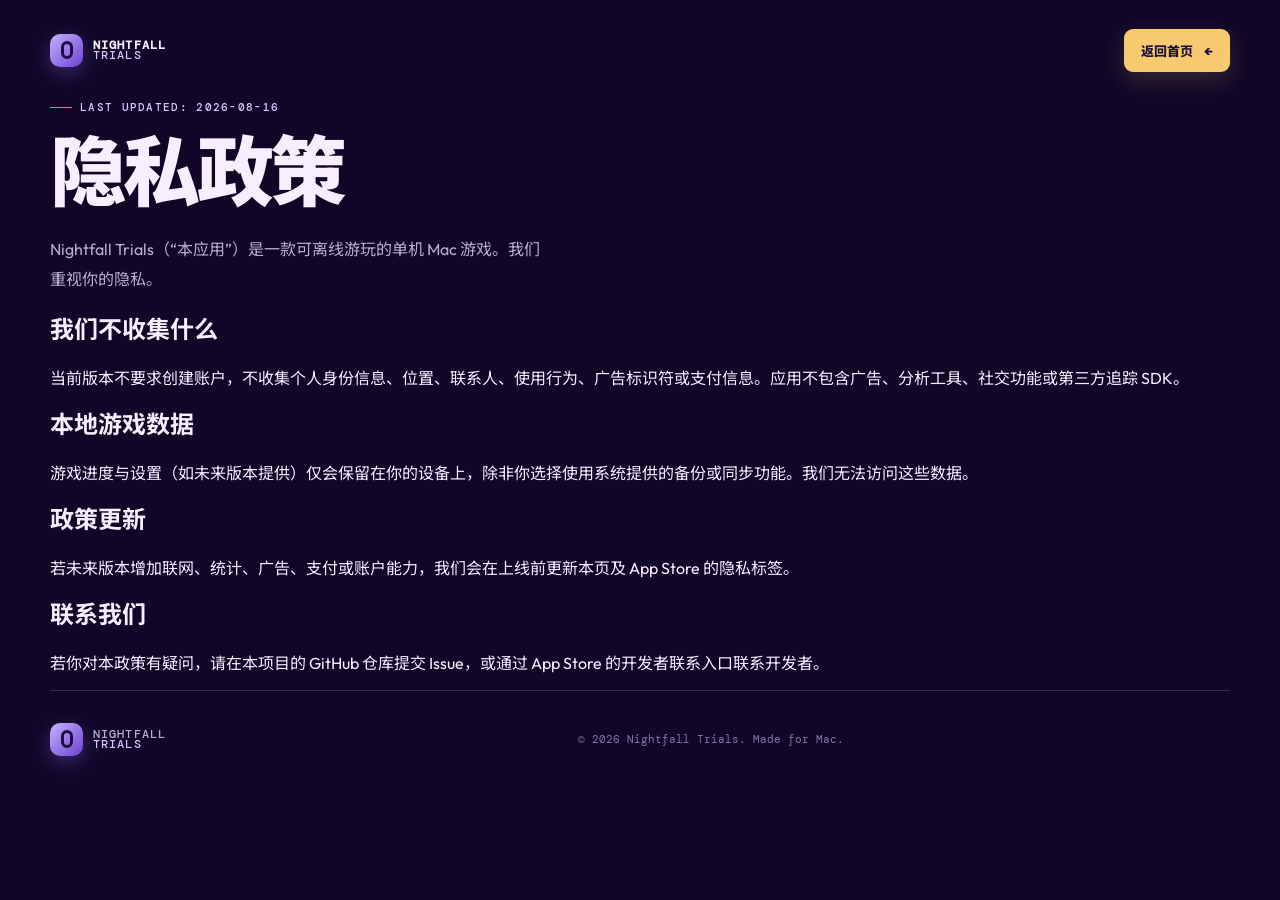
==== privacy.html @ 83b189c9 "site first commit" ====
<!doctype html>
<html lang="zh-CN">
  <head><meta charset="UTF-8" /><meta name="viewport" content="width=device-width, initial-scale=1.0" /><meta name="description" content="Nightfall Trials 隐私政策" /><title>隐私政策｜Nightfall Trials</title><link rel="icon" href="assets/icon.svg" type="image/svg+xml" /><link rel="stylesheet" href="styles.css" /></head>
  <body><header class="site-header shell"><a class="brand" href="index.html"><span class="brand-mark"><span></span></span><span>NIGHTFALL<br /><b>TRIALS</b></span></a><a class="nav-cta" href="index.html">返回首页 <span>←</span></a></header><main class="shell policy"><p class="eyebrow"><i></i> LAST UPDATED: 2026-08-16</p><h1>隐私政策</h1><p class="lead">Nightfall Trials（“本应用”）是一款可离线游玩的单机 Mac 游戏。我们重视你的隐私。</p><section><h2>我们不收集什么</h2><p>当前版本不要求创建账户，不收集个人身份信息、位置、联系人、使用行为、广告标识符或支付信息。应用不包含广告、分析工具、社交功能或第三方追踪 SDK。</p></section><section><h2>本地游戏数据</h2><p>游戏进度与设置（如未来版本提供）仅会保留在你的设备上，除非你选择使用系统提供的备份或同步功能。我们无法访问这些数据。</p></section><section><h2>政策更新</h2><p>若未来版本增加联网、统计、广告、支付或账户能力，我们会在上线前更新本页及 App Store 的隐私标签。</p></section><section><h2>联系我们</h2><p>若你对本政策有疑问，请在本项目的 GitHub 仓库提交 Issue，或通过 App Store 的开发者联系入口联系开发者。</p></section></main><footer class="site-footer shell"><a class="brand" href="index.html"><span class="brand-mark"><span></span></span><span>NIGHTFALL<br /><b>TRIALS</b></span></a><p>© <span id="year"></span> Nightfall Trials. Made for Mac.</p></footer><script src="script.js"></script></body>
</html>
---- styles.css ----
@import url('https://fonts.googleapis.com/css2?family=DM+Mono:wght@400;500&family=Noto+Sans+SC:wght@400;500;700;900&family=Outfit:wght@400;500;600;700;800;900&display=swap');

:root{--ink:#f6efff;--muted:#b9add3;--violet:#9b70ff;--lavender:#d6c3ff;--night:#100728;--night2:#1b0e42;--gold:#f7ca70;--pink:#ff698d;--line:rgba(237,226,255,.16)}*{box-sizing:border-box}html{scroll-behavior:smooth}body{margin:0;background:var(--night);color:var(--ink);font-family:Outfit,'Noto Sans SC',sans-serif;overflow-x:hidden}.shell{width:min(1180px,calc(100% - 56px));margin-inline:auto}.aurora{position:fixed;z-index:-1;border-radius:50%;filter:blur(120px);pointer-events:none}.aurora-one{width:430px;height:430px;background:#502b9c55;top:90px;right:-160px}.aurora-two{width:330px;height:330px;background:#bf45843a;top:1100px;left:-210px}.site-header{height:100px;display:flex;align-items:center;justify-content:space-between}.brand{display:flex;align-items:center;gap:10px;color:var(--ink);font:700 12px/10px 'DM Mono',monospace;letter-spacing:1.1px;text-decoration:none}.brand b{color:var(--lavender);font-weight:500}.brand-mark{width:33px;height:33px;border-radius:10px;background:linear-gradient(135deg,#c6b2ff,#6e42d1);display:grid;place-items:center;box-shadow:0 6px 18px #9466f755}.brand-mark span{width:12px;height:18px;border:3px solid #1e1043;border-radius:6px}.site-header nav{display:flex;gap:32px;margin-left:92px}.site-header nav a,.site-footer>a{color:var(--muted);text-decoration:none;font-size:14px;font-weight:500;transition:.2s}.site-header nav a:hover,.site-footer>a:hover{color:#fff}.nav-cta{color:#1d103f;background:var(--gold);padding:12px 17px;border-radius:9px;font-weight:800;font-size:13px;text-decoration:none;box-shadow:0 8px 22px #f5c66c2c}.nav-cta span{margin-left:9px}.hero{min-height:606px;padding:65px 0 55px;display:grid;grid-template-columns:1.01fr .99fr;align-items:center;gap:34px}.eyebrow{display:flex;align-items:center;gap:8px;color:#d7c9ff;font:500 11px 'DM Mono',monospace;letter-spacing:1.3px;text-transform:uppercase}.eyebrow i{display:inline-block;width:22px;height:1px;background:var(--pink)}h1,h2,h3,p{margin-top:0}h1{font-size:clamp(50px,6vw,82px);letter-spacing:-3.7px;line-height:.99;margin:20px 0 25px;font-weight:900}h1 em,h2 em{font-style:normal;color:var(--gold)}.lead{max-width:490px;color:var(--muted);font-size:16px;line-height:1.85}.hero-actions{display:flex;align-items:center;gap:13px;margin-top:30px}.button{display:inline-flex;align-items:center;gap:18px;border-radius:10px;padding:15px 20px;font-size:14px;font-weight:800;text-decoration:none}.primary{color:#1e1040;background:var(--gold);box-shadow:0 10px 26px #eab85d2c}.primary span{font-size:20px;line-height:10px}.ghost{color:#e9e0ff;border:1px solid var(--line)}.play-icon{font-size:9px;border:1px solid #b9a4e6;width:19px;height:19px;display:grid;place-items:center;border-radius:50%}.facts{display:flex;gap:31px;margin-top:42px}.facts div{display:grid;gap:5px}.facts strong{font:800 25px Outfit}.facts span{font-size:11px;color:var(--muted)}.hero-art{height:460px;border:1px solid var(--line);border-radius:25px;position:relative;overflow:hidden;background:linear-gradient(145deg,#272061 0%,#271144 55%,#160b2e 100%);box-shadow:0 30px 70px #05021677}.moon{position:absolute;width:104px;height:104px;border-radius:50%;background:#ffefbd;right:67px;top:47px;box-shadow:0 0 55px #ffeebe37}.moon:after{content:"";position:absolute;background:#292064;width:100px;height:100px;border-radius:50%;left:37px;top:-13px}.star{position:absolute;width:3px;height:3px;background:#fff;border-radius:50%;opacity:.8}.s1{top:62px;left:75px}.s2{top:122px;left:183px;width:5px;height:5px}.s3{top:66px;left:346px}.s4{top:209px;left:402px;width:4px;height:4px}.s5{top:152px;left:74px}.portal-glow{position:absolute;right:62px;bottom:60px;width:210px;height:250px;border-radius:50%;background:#a46bff66;filter:blur(28px)}.portal{position:absolute;right:101px;bottom:74px;width:125px;height:214px;border-radius:62px;background:linear-gradient(90deg,#a16afa,#e2ccff 52%,#8051d2);padding:13px;transform:rotate(5deg);box-shadow:0 0 24px #b87bff80}.portal-inner{display:block;width:100%;height:100%;border-radius:48px;background:#180c3f;position:relative}.portal-inner:after{content:"";position:absolute;top:27px;left:23px;width:50px;height:80px;border-radius:50%;background:#e5d8ff;opacity:.8}.platform{position:absolute;bottom:0;background:#5c45a6;border-top:10px solid #ae99ef}.platform-left{left:0;width:245px;height:76px}.platform-right{right:0;width:239px;height:76px}.spikes{position:absolute;bottom:76px;right:240px;display:flex}.spikes i{width:0;height:0;border-left:14px solid transparent;border-right:14px solid transparent;border-bottom:42px solid var(--pink);filter:drop-shadow(0 -1px 0 #ffc2d2)}.saw{position:absolute;bottom:108px;left:322px;width:56px;height:56px;animation:spin 7s linear infinite}.saw span{display:block;width:56px;height:56px;border-radius:48% 52% 43% 57%;background:#f4dcef;clip-path:polygon(50% 0%,59% 28%,79% 8%,72% 35%,100% 31%,77% 49%,97% 66%,69% 63%,70% 94%,51% 73%,33% 100%,36% 72%,5% 77%,29% 53%,0 35%,31% 36%,24% 7%,43% 28%)}.saw b{position:absolute;inset:18px;border-radius:50%;background:#9a568a}.character{position:absolute;left:118px;bottom:70px;width:62px;height:89px;background:var(--gold);border-radius:29px 29px 23px 23px;z-index:2}.character .hat{position:absolute;top:-21px;left:-6px;width:74px;height:36px;border-radius:50% 50% 10px 10px;background:#8d6add;clip-path:polygon(0 100%,12% 20%,50% 0,89% 20%,100% 100%,74% 78%,50% 100%,26% 78%)}.face{position:absolute;top:37px;left:17px;display:flex;gap:14px}.face b{width:7px;height:11px;border-radius:50%;background:#231442}.body{position:absolute;width:62px;height:25px;background:#5c44a5;bottom:-22px;border-radius:0 0 27px 27px}.mist{position:absolute;height:150px;bottom:-78px;border-radius:50%;background:#0b0525aa}.mist-one{width:410px;left:-110px}.mist-two{width:450px;right:-130px}.art-label{position:absolute;left:21px;top:20px;font:500 10px 'DM Mono';color:#cfc0f6;letter-spacing:1px}.art-label span{color:var(--pink);margin-inline:6px}.marquee{overflow:hidden;border-top:1px solid var(--line);border-bottom:1px solid var(--line);background:#170a35;padding:15px 0;white-space:nowrap}.marquee div{display:inline-flex;gap:24px;align-items:center;animation:slide 24s linear infinite}.marquee span{font:800 18px 'DM Mono';letter-spacing:3px;color:#d4c5ff}.marquee b{color:var(--pink)}.intro{padding:150px 0 124px;display:grid;grid-template-columns:.48fr 1.1fr 1fr;gap:45px}.section-number{font:500 12px 'DM Mono';color:#a890d6;display:flex;gap:13px;align-items:center}.section-number span{height:1px;width:45px;background:#8a69d7}.intro-title h2,.section-head h2,.download h2{font-size:clamp(38px,4vw,58px);line-height:1.07;letter-spacing:-2.5px;font-weight:900;margin:15px 0}.intro-text{padding-top:33px}.intro-text>p{color:var(--muted);font-size:15px;line-height:1.8}.controls{margin-top:31px;display:flex;gap:14px;align-items:center;border-top:1px solid var(--line);padding-top:20px}.controls>span{font-size:22px}.controls p{color:#bfb1d8;font-size:12px;line-height:1.7;margin:0}.controls b{color:#f1e9ff;font-size:13px}.feature-grid{display:grid;grid-template-columns:1.1fr 1fr 1fr;gap:16px}.feature{min-height:357px;border-radius:18px;padding:29px;position:relative;overflow:hidden;border:1px solid var(--line)}.feature-index{font:500 11px 'DM Mono';color:#d9cdfb}.feature h3{position:absolute;bottom:48px;font-size:25px;line-height:1.16;letter-spacing:-1px}.feature p{position:absolute;bottom:15px;max-width:240px;font-size:12px;color:#d7ccee;line-height:1.5;margin:0}.card-purple{background:#542c94}.card-gold{background:#d99e57}.card-dark{background:#2a174d}.feature-orbit{position:absolute;width:240px;height:240px;border:1px solid #d4c2ff60;border-radius:50%;right:-25px;top:25px}.mini-portal{position:absolute;right:56px;top:75px;width:66px;height:130px;border-radius:33px;background:#d0b7ff;transform:rotate(10deg);padding:8px;box-shadow:0 0 28px #d2b7ff66}.mini-portal:after{content:"";display:block;height:100%;border-radius:26px;background:#27124e}.mini-character{position:absolute;right:50px;top:66px;width:92px;height:112px;background:#ffe088;border-radius:43px 43px 32px 32px}.mini-character span{position:absolute;top:-25px;left:-8px;width:109px;height:53px;background:#7551c4;clip-path:polygon(0 100%,12% 20%,50% 0,88% 20%,100% 100%,73% 75%,50% 100%,26% 75%)}.mini-character i{position:absolute;width:10px;height:15px;border-radius:50%;background:#2e194c;top:51px}.mini-character i:nth-of-type(1){left:26px}.mini-character i:nth-of-type(2){right:26px}.mini-saw{position:absolute;right:49px;top:72px;width:117px;height:117px;display:grid;place-items:center;color:#f9dff1;font-size:119px;line-height:1;animation:spin 10s linear infinite}.trials{background:#170b35;margin-top:145px;padding:123px 0 125px;border-top:1px solid var(--line);border-bottom:1px solid var(--line)}.section-head{display:flex;justify-content:space-between;align-items:end;margin-bottom:51px}.section-head>p{color:var(--muted);font-size:14px;line-height:1.8;width:320px;margin:0 0 7px}.trial-list{border-top:1px solid var(--line)}.trial{display:grid;grid-template-columns:90px 1fr 180px 27px;gap:25px;align-items:center;padding:25px 6px;border-bottom:1px solid var(--line);transition:.25s}.trial:hover{padding-inline:18px;background:#ffffff09}.trial-no{font:500 12px 'DM Mono';color:#9d84d4}.trial h3{margin:0 0 3px;font-size:22px}.trial p{font-size:12px;color:#a998ce;margin:0}.trial-type{justify-self:start;font-size:12px;color:#d7c6ff;padding:7px 11px;background:#ffffff0d;border-radius:20px}.arrow{font-size:23px;color:var(--gold)}.download{margin-top:130px;margin-bottom:100px;min-height:420px;border:1px solid var(--line);border-radius:25px;padding:72px 78px;display:flex;align-items:center;justify-content:space-between;position:relative;overflow:hidden;background:linear-gradient(115deg,#38206e,#1a0b3c 60%)}.download:after{content:"";position:absolute;inset:0;background:radial-gradient(circle at 78% 50%,#9d64e035,transparent 24%)}.download-copy{position:relative;z-index:1}.download-copy h2{font-size:57px}.download-copy>p:not(.eyebrow){color:var(--muted);font-size:14px;line-height:1.7;max-width:370px}.download-copy small{display:block;color:#8e7caf;font-size:10px;margin-top:12px}.disabled{opacity:.88;cursor:default}.download-graphic{position:relative;width:345px;height:290px;z-index:1}.big-portal{position:absolute;right:46px;top:20px;width:161px;height:265px;background:#c7a7ff;border-radius:80px;transform:rotate(9deg);padding:15px;box-shadow:0 0 70px #a069ff99}.big-portal span{display:block;height:100%;border-radius:64px;background:#1b0c40}.big-portal span:after{content:"";position:absolute;top:48px;left:52px;width:63px;height:105px;border-radius:50%;background:#f4e8ff;opacity:.78}.download-character{position:absolute;left:15px;bottom:13px;width:102px;height:142px;background:#f7ca70;border-radius:51px 51px 35px 35px;transform:rotate(-4deg)}.download-character:before{content:"";position:absolute;top:-35px;left:-12px;width:126px;height:67px;background:#8260d0;clip-path:polygon(0 100%,11% 21%,50% 0,89% 21%,100% 100%,75% 76%,50% 100%,25% 76%)}.download-character i{position:absolute;bottom:-28px;left:0;width:102px;height:34px;border-radius:0 0 45px 45px;background:#6048ab}.download-character b{position:absolute;top:64px;width:11px;height:16px;border-radius:50%;background:#281648}.download-character b:nth-of-type(1){left:29px}.download-character b:nth-of-type(2){right:29px}.site-footer{border-top:1px solid var(--line);padding:32px 0 42px;display:flex;align-items:center;gap:26px}.site-footer p{margin:0 auto;color:#8575a6;font:11px 'DM Mono'}.site-footer>a{font-size:12px}.reveal{opacity:0;transform:translateY(24px);transition:opacity .75s ease,transform .75s ease}.reveal.visible{opacity:1;transform:none}@keyframes spin{to{transform:rotate(360deg)}}@keyframes slide{to{transform:translateX(-50%)}}
@media(max-width:800px){.shell{width:min(100% - 36px,620px)}.site-header{height:78px}.site-header nav{display:none}.nav-cta{padding:10px 12px;font-size:11px}.hero{padding:52px 0 70px;grid-template-columns:1fr;gap:42px}.hero-art{height:390px}h1{font-size:54px}.facts{margin-top:33px}.intro{padding:88px 0;grid-template-columns:1fr;gap:10px}.intro-text{padding-top:0}.feature-grid{grid-template-columns:1fr;gap:12px}.feature{min-height:280px}.trials{margin-top:88px;padding:80px 0}.section-head{display:block}.section-head>p{width:auto;margin-top:20px}.trial{grid-template-columns:40px 1fr 24px;gap:10px}.trial-type{display:none}.download{margin-top:80px;margin-bottom:58px;padding:52px 30px;min-height:610px;display:block}.download-copy h2{font-size:47px}.download-graphic{position:absolute;bottom:3px;right:5px;transform:scale(.86);transform-origin:bottom right}.site-footer{display:grid;grid-template-columns:1fr auto;gap:18px}.site-footer p{grid-column:1/-1;grid-row:2;margin:0}.marquee span{font-size:15px}.hero-actions{flex-wrap:wrap}}
@media(max-width:410px){.hero-art{transform:scale(.94);width:106%;margin-left:-3%}.facts{gap:18px}.facts strong{font-size:22px}.button{padding:13px 15px}.download{padding-inline:24px}}
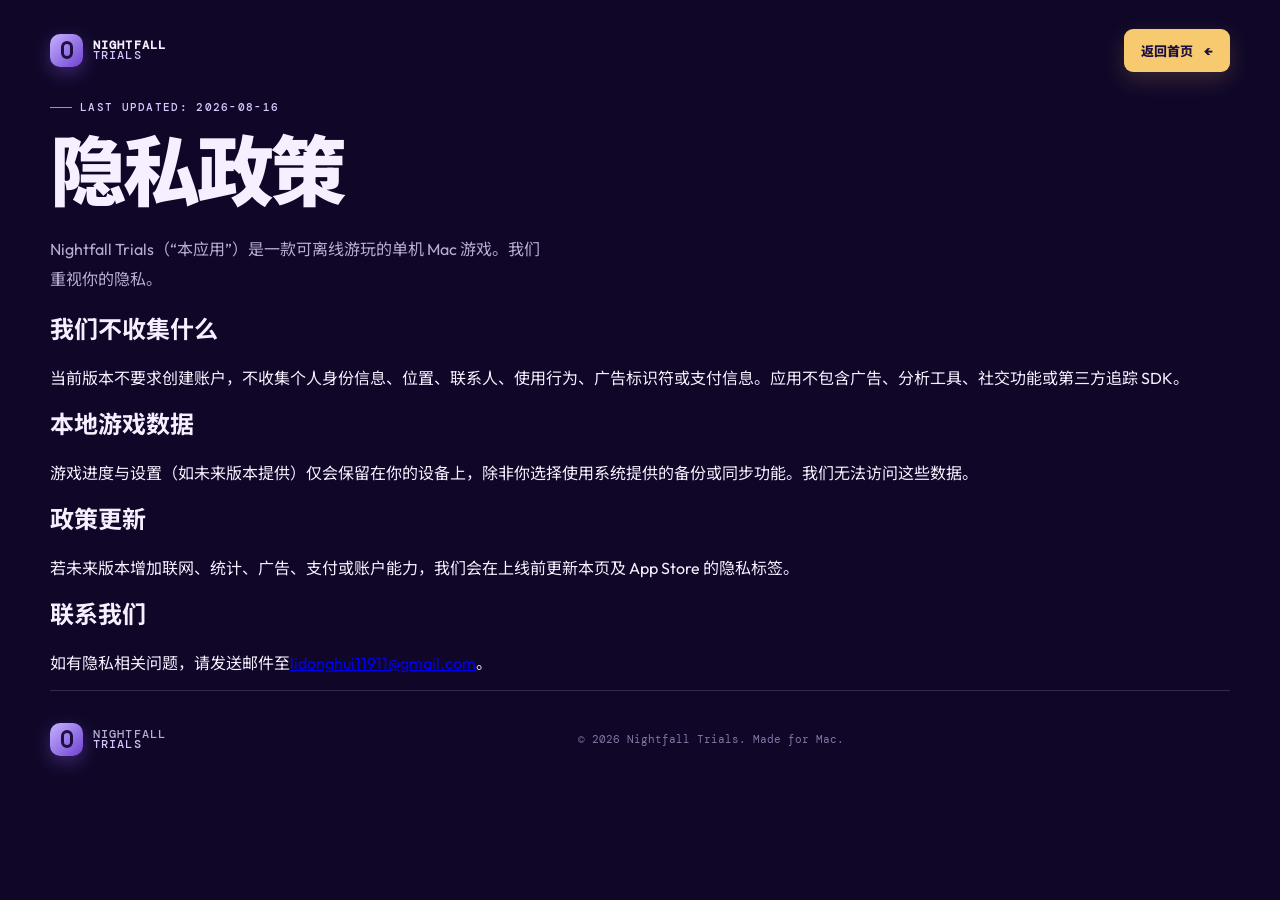
==== commit ec1adff1: "add email" ====
--- a/privacy.html
+++ b/privacy.html
@@ -1,5 +1,6 @@
 <!doctype html>
 <html lang="zh-CN">
   <head><meta charset="UTF-8" /><meta name="viewport" content="width=device-width, initial-scale=1.0" /><meta name="description" content="Nightfall Trials 隐私政策" /><title>隐私政策｜Nightfall Trials</title><link rel="icon" href="assets/icon.svg" type="image/svg+xml" /><link rel="stylesheet" href="styles.css" /></head>
-  <body><header class="site-header shell"><a class="brand" href="index.html"><span class="brand-mark"><span></span></span><span>NIGHTFALL<br /><b>TRIALS</b></span></a><a class="nav-cta" href="index.html">返回首页 <span>←</span></a></header><main class="shell policy"><p class="eyebrow"><i></i> LAST UPDATED: 2026-08-16</p><h1>隐私政策</h1><p class="lead">Nightfall Trials（“本应用”）是一款可离线游玩的单机 Mac 游戏。我们重视你的隐私。</p><section><h2>我们不收集什么</h2><p>当前版本不要求创建账户，不收集个人身份信息、位置、联系人、使用行为、广告标识符或支付信息。应用不包含广告、分析工具、社交功能或第三方追踪 SDK。</p></section><section><h2>本地游戏数据</h2><p>游戏进度与设置（如未来版本提供）仅会保留在你的设备上，除非你选择使用系统提供的备份或同步功能。我们无法访问这些数据。</p></section><section><h2>政策更新</h2><p>若未来版本增加联网、统计、广告、支付或账户能力，我们会在上线前更新本页及 App Store 的隐私标签。</p></section><section><h2>联系我们</h2><p>若你对本政策有疑问，请在本项目的 GitHub 仓库提交 Issue，或通过 App Store 的开发者联系入口联系开发者。</p></section></main><footer class="site-footer shell"><a class="brand" href="index.html"><span class="brand-mark"><span></span></span><span>NIGHTFALL<br /><b>TRIALS</b></span></a><p>© <span id="year"></span> Nightfall Trials. Made for Mac.</p></footer><script src="script.js"></script></body>
+  <body><header class="site-header shell"><a class="brand" href="index.html"><span class="brand-mark"><span></span></span><span>NIGHTFALL<br /><b>TRIALS</b></span></a><a class="nav-cta" href="index.html">返回首页 <span>←</span></a></header><main class="shell policy"><p class="eyebrow"><i></i> LAST UPDATED: 2026-08-16</p><h1>隐私政策</h1><p class="lead">Nightfall Trials（“本应用”）是一款可离线游玩的单机 Mac 游戏。我们重视你的隐私。</p><section><h2>我们不收集什么</h2><p>当前版本不要求创建账户，不收集个人身份信息、位置、联系人、使用行为、广告标识符或支付信息。应用不包含广告、分析工具、社交功能或第三方追踪 SDK。</p></section><section><h2>本地游戏数据</h2><p>游戏进度与设置（如未来版本提供）仅会保留在你的设备上，除非你选择使用系统提供的备份或同步功能。我们无法访问这些数据。</p></section><section><h2>政策更新</h2><p>若未来版本增加联网、统计、广告、支付或账户能力，我们会在上线前更新本页及 App Store 的隐私标签。</p></section><section><h2 data-i18n="privacy.contactTitle">联系我们</h2>
+        <p data-i18n="privacy.contactText">如有隐私相关问题，请发送邮件至<a href="mailto:lidonghui11911@gmail.com">lidonghui11911@gmail.com</a>。</p></section></main><footer class="site-footer shell"><a class="brand" href="index.html"><span class="brand-mark"><span></span></span><span>NIGHTFALL<br /><b>TRIALS</b></span></a><p>© <span id="year"></span> Nightfall Trials. Made for Mac.</p></footer><script src="script.js"></script></body>
 </html>
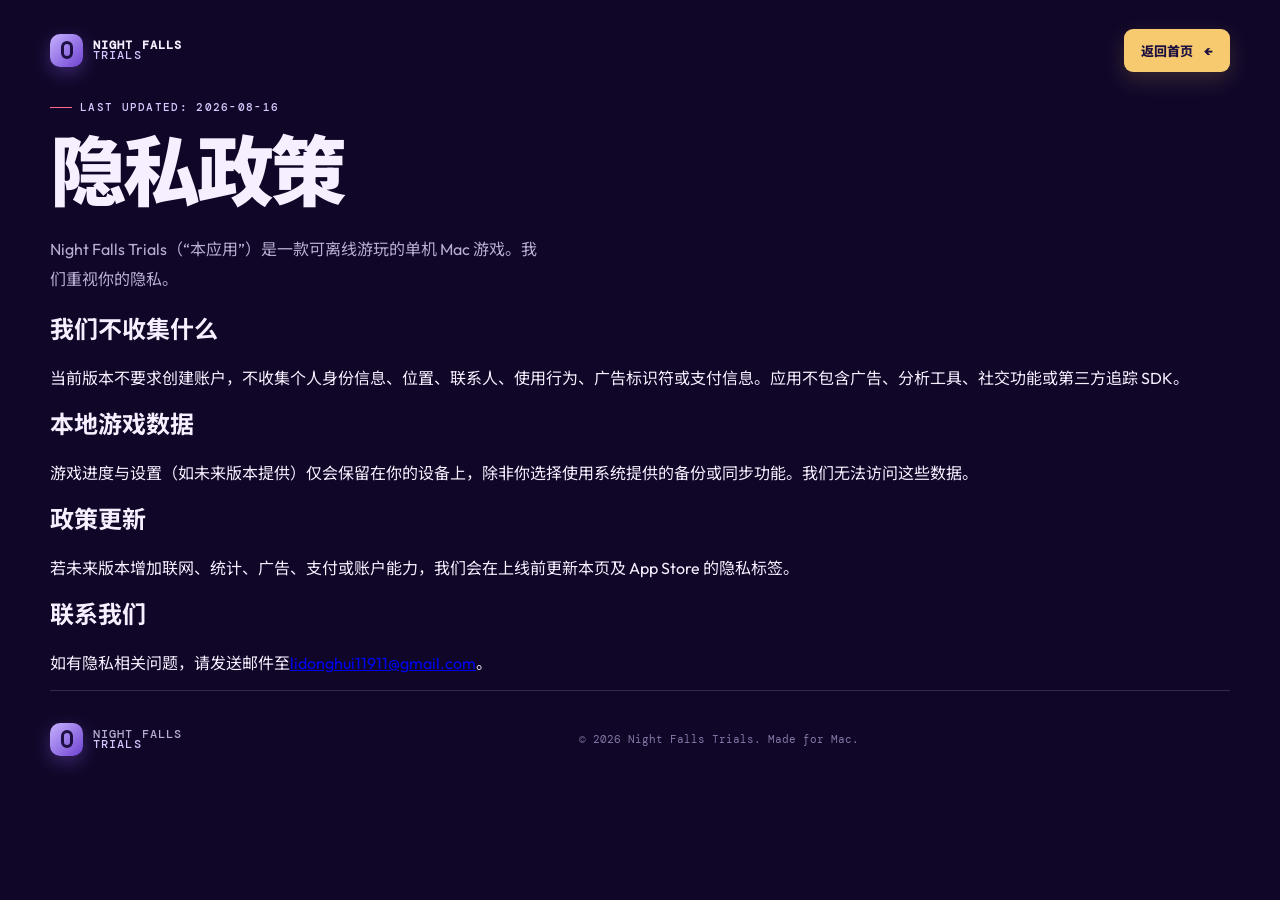
==== commit 44d90b03: "更新网站" ====
--- a/privacy.html
+++ b/privacy.html
@@ -1,6 +1,5 @@
 <!doctype html>
 <html lang="zh-CN">
-  <head><meta charset="UTF-8" /><meta name="viewport" content="width=device-width, initial-scale=1.0" /><meta name="description" content="Nightfall Trials 隐私政策" /><title>隐私政策｜Nightfall Trials</title><link rel="icon" href="assets/icon.svg" type="image/svg+xml" /><link rel="stylesheet" href="styles.css" /></head>
-  <body><header class="site-header shell"><a class="brand" href="index.html"><span class="brand-mark"><span></span></span><span>NIGHTFALL<br /><b>TRIALS</b></span></a><a class="nav-cta" href="index.html">返回首页 <span>←</span></a></header><main class="shell policy"><p class="eyebrow"><i></i> LAST UPDATED: 2026-08-16</p><h1>隐私政策</h1><p class="lead">Nightfall Trials（“本应用”）是一款可离线游玩的单机 Mac 游戏。我们重视你的隐私。</p><section><h2>我们不收集什么</h2><p>当前版本不要求创建账户，不收集个人身份信息、位置、联系人、使用行为、广告标识符或支付信息。应用不包含广告、分析工具、社交功能或第三方追踪 SDK。</p></section><section><h2>本地游戏数据</h2><p>游戏进度与设置（如未来版本提供）仅会保留在你的设备上，除非你选择使用系统提供的备份或同步功能。我们无法访问这些数据。</p></section><section><h2>政策更新</h2><p>若未来版本增加联网、统计、广告、支付或账户能力，我们会在上线前更新本页及 App Store 的隐私标签。</p></section><section><h2 data-i18n="privacy.contactTitle">联系我们</h2>
-        <p data-i18n="privacy.contactText">如有隐私相关问题，请发送邮件至<a href="mailto:lidonghui11911@gmail.com">lidonghui11911@gmail.com</a>。</p></section></main><footer class="site-footer shell"><a class="brand" href="index.html"><span class="brand-mark"><span></span></span><span>NIGHTFALL<br /><b>TRIALS</b></span></a><p>© <span id="year"></span> Nightfall Trials. Made for Mac.</p></footer><script src="script.js"></script></body>
+  <head><meta charset="UTF-8" /><meta name="viewport" content="width=device-width, initial-scale=1.0" /><meta name="description" content="Night Falls Trials 隐私政策" /><title>隐私政策｜Night Falls Trials</title><link rel="icon" href="assets/icon.svg" type="image/svg+xml" /><link rel="stylesheet" href="styles.css" /></head>
+  <body><header class="site-header shell"><a class="brand" href="index.html"><span class="brand-mark"><span></span></span><span>NIGHT FALLS<br /><b>TRIALS</b></span></a><a class="nav-cta" href="index.html">返回首页 <span>←</span></a></header><main class="shell policy"><p class="eyebrow"><i></i> LAST UPDATED: 2026-08-16</p><h1>隐私政策</h1><p class="lead">Night Falls Trials（“本应用”）是一款可离线游玩的单机 Mac 游戏。我们重视你的隐私。</p><section><h2>我们不收集什么</h2><p>当前版本不要求创建账户，不收集个人身份信息、位置、联系人、使用行为、广告标识符或支付信息。应用不包含广告、分析工具、社交功能或第三方追踪 SDK。</p></section><section><h2>本地游戏数据</h2><p>游戏进度与设置（如未来版本提供）仅会保留在你的设备上，除非你选择使用系统提供的备份或同步功能。我们无法访问这些数据。</p></section><section><h2>政策更新</h2><p>若未来版本增加联网、统计、广告、支付或账户能力，我们会在上线前更新本页及 App Store 的隐私标签。</p></section><section><h2>联系我们</h2><p data-i18n="privacy.contactText">如有隐私相关问题，请发送邮件至<a href="mailto:lidonghui11911@gmail.com">lidonghui11911@gmail.com</a>。</p></section></main><footer class="site-footer shell"><a class="brand" href="index.html"><span class="brand-mark"><span></span></span><span>NIGHT FALLS<br /><b>TRIALS</b></span></a><p>© <span id="year"></span> Night Falls Trials. Made for Mac.</p></footer><script src="script.js"></script></body>
 </html>
